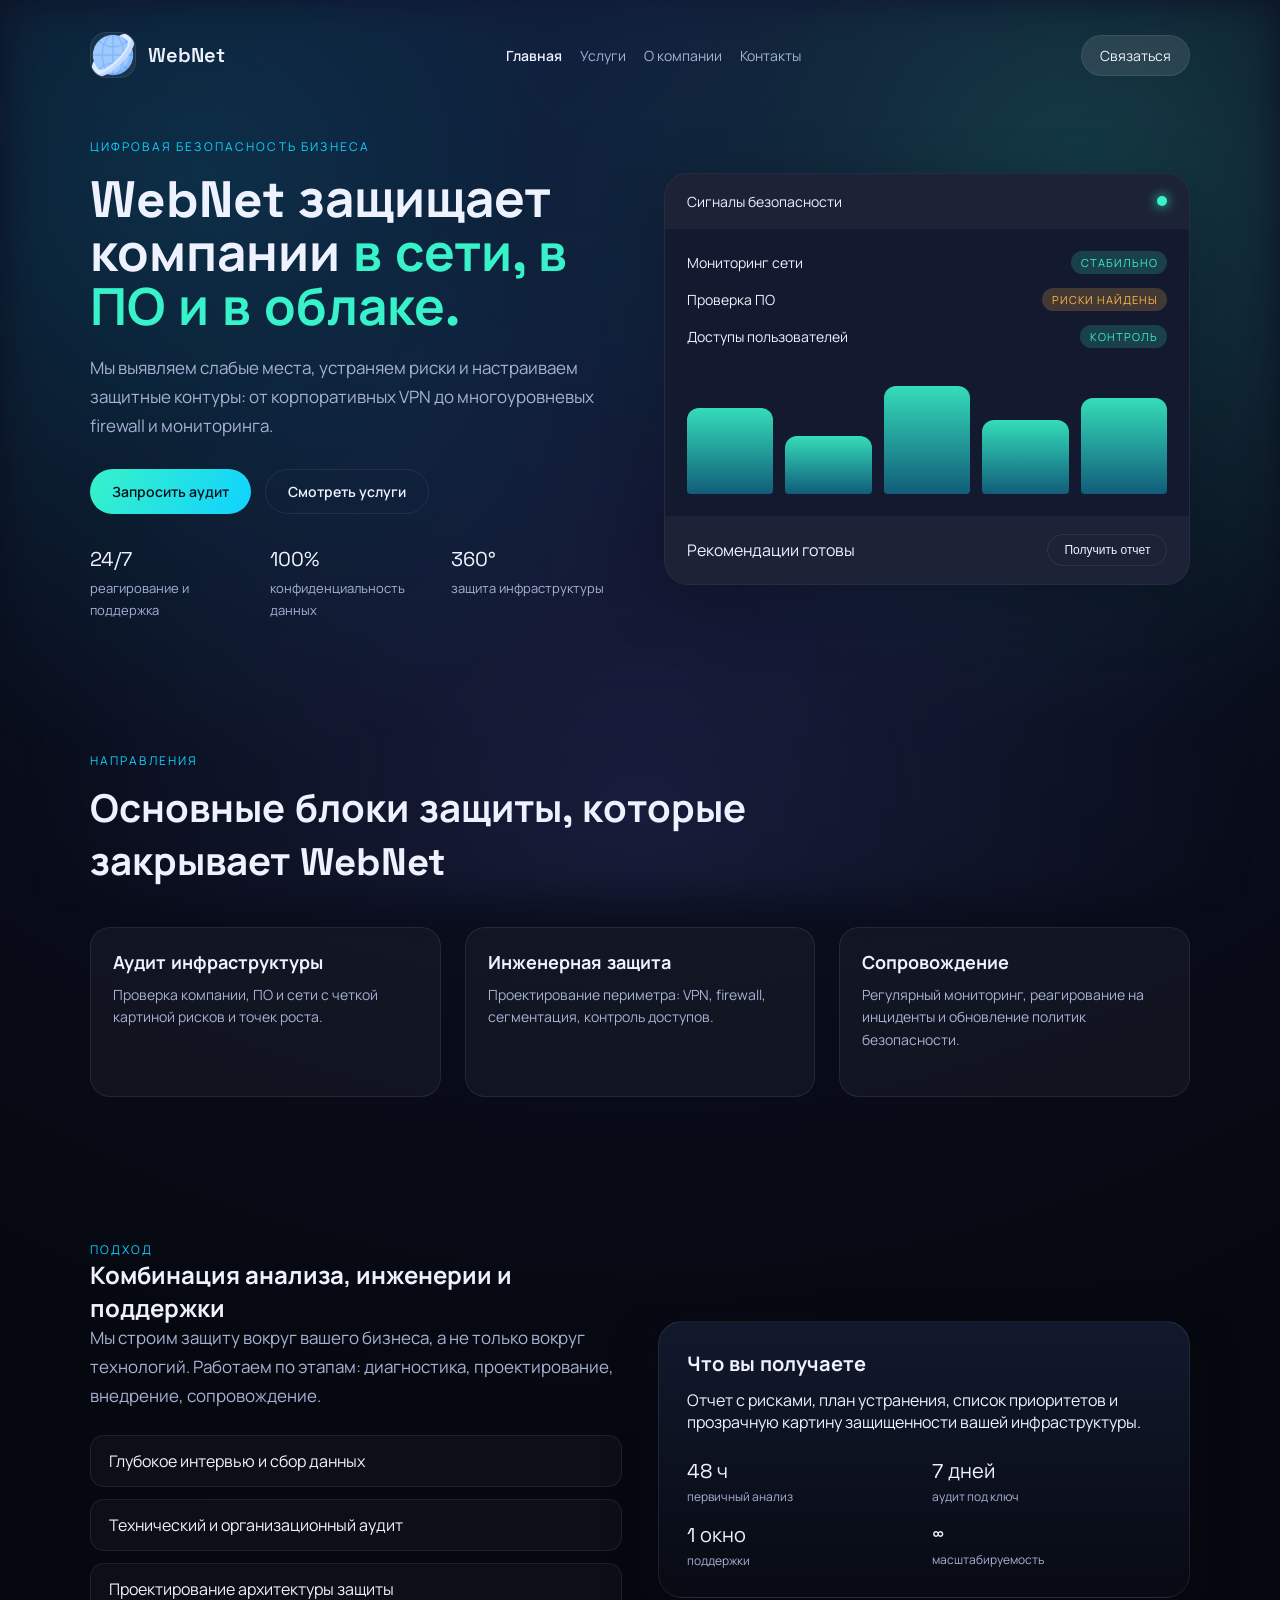
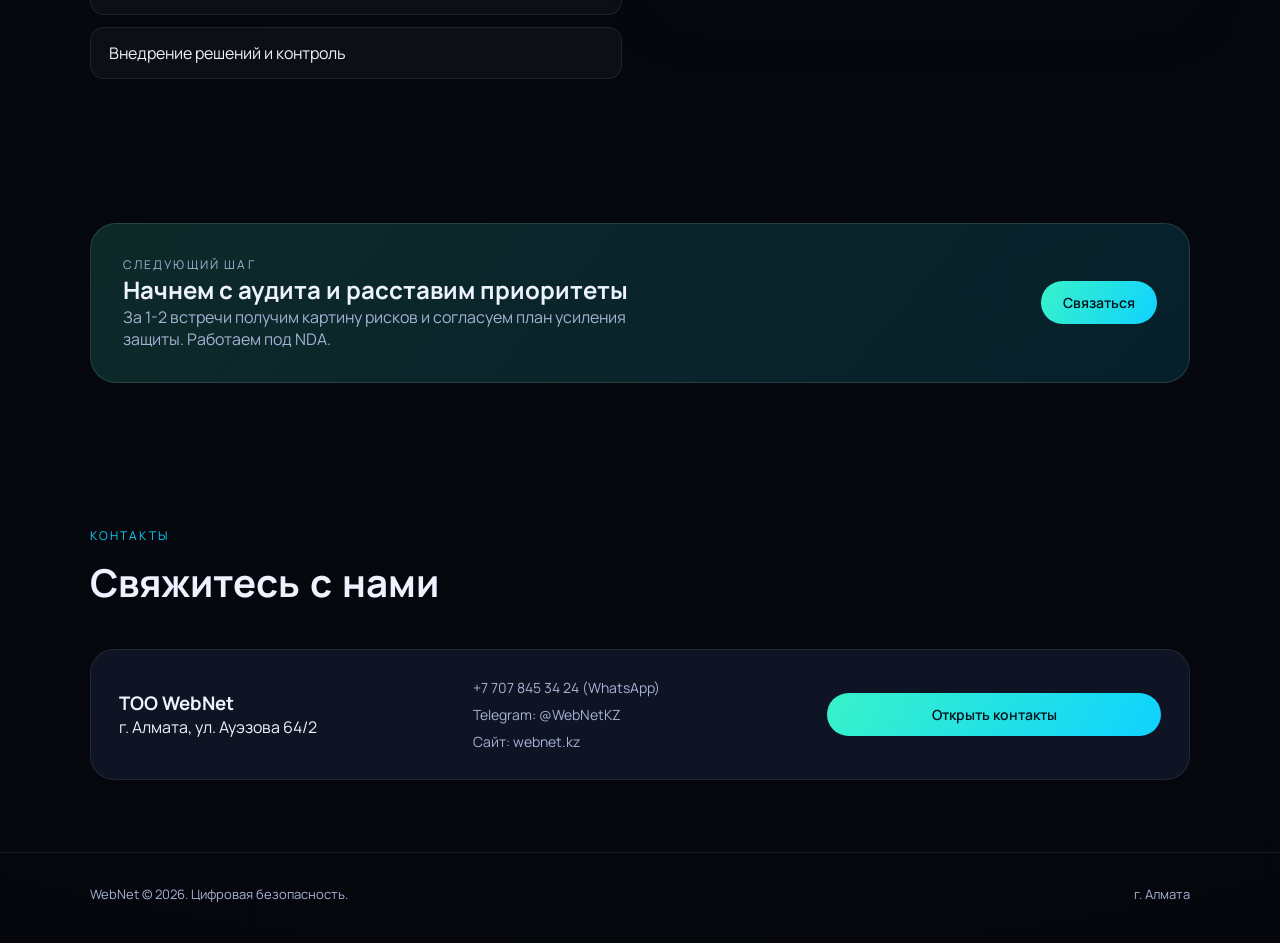
==== index.html @ 4f3bee3d "Root commit" ====
<!doctype html>
<html lang="ru">
  <head>
    <meta charset="utf-8" />
    <meta name="viewport" content="width=device-width, initial-scale=1" />
    <title>WebNet — цифровая безопасность</title>
    <link rel="icon" type="image/png" href="assets/logo.png" />
    <meta
      name="description"
      content="WebNet — аудит безопасности компании, ПО и сети. Повышение безопасности: VPN, firewall и другие решения."
    />
    <link rel="stylesheet" href="styles.css" />
  </head>
  <body>
    <div class="ambient" aria-hidden="true"></div>
    <header class="hero">
      <nav class="nav">
        <a class="brand" href="index.html">
          <span class="brand-mark">
            <img src="assets/logo.png" alt="Лого WebNet" />
          </span>
          <span class="brand-name">WebNet</span>
        </a>
        <div class="nav-links">
          <a class="active" href="index.html">Главная</a>
          <a href="services.html">Услуги</a>
          <a href="about.html">О компании</a>
          <a href="contacts.html">Контакты</a>
        </div>
        <a class="nav-cta" href="contacts.html">Связаться</a>
      </nav>

      <div class="hero-content">
        <div class="hero-text">
          <p class="eyebrow">Цифровая безопасность бизнеса</p>
          <h1>
            WebNet защищает компании
            <span class="accent">в сети, в ПО и в облаке.</span>
          </h1>
          <p class="lead">
            Мы выявляем слабые места, устраняем риски и настраиваем защитные
            контуры: от корпоративных VPN до многоуровневых firewall и
            мониторинга.
          </p>
          <div class="hero-actions">
            <a class="primary-btn" href="contacts.html">Запросить аудит</a>
            <a class="ghost-btn" href="services.html">Смотреть услуги</a>
          </div>
          <div class="hero-stats">
            <div>
              <span class="stat-number">24/7</span>
              <span class="stat-label">реагирование и поддержка</span>
            </div>
            <div>
              <span class="stat-number">100%</span>
              <span class="stat-label">конфиденциальность данных</span>
            </div>
            <div>
              <span class="stat-number">360°</span>
              <span class="stat-label">защита инфраструктуры</span>
            </div>
          </div>
        </div>
        <div class="hero-panel">
          <div class="panel-header">
            <span>Сигналы безопасности</span>
            <span class="pulse"></span>
          </div>
          <div class="panel-body">
            <div class="panel-item">
              <span>Мониторинг сети</span>
              <span class="tag ok">Стабильно</span>
            </div>
            <div class="panel-item">
              <span>Проверка ПО</span>
              <span class="tag warn">Риски найдены</span>
            </div>
            <div class="panel-item">
              <span>Доступы пользователей</span>
              <span class="tag ok">Контроль</span>
            </div>
            <div class="panel-chart">
              <div class="chart-bar" style="--h: 72%"></div>
              <div class="chart-bar" style="--h: 48%"></div>
              <div class="chart-bar" style="--h: 90%"></div>
              <div class="chart-bar" style="--h: 62%"></div>
              <div class="chart-bar" style="--h: 80%"></div>
            </div>
          </div>
          <div class="panel-footer">
            <span>Рекомендации готовы</span>
            <button type="button">Получить отчет</button>
          </div>
        </div>
      </div>
    </header>

    <main>
      <section class="section">
        <div class="section-header">
          <p class="eyebrow">Направления</p>
          <h2>Основные блоки защиты, которые закрывает WebNet</h2>
        </div>
        <div class="section-grid">
          <article class="info-card">
            <h3>Аудит инфраструктуры</h3>
            <p>
              Проверка компании, ПО и сети с четкой картиной рисков и точек
              роста.
            </p>
          </article>
          <article class="info-card">
            <h3>Инженерная защита</h3>
            <p>
              Проектирование периметра: VPN, firewall, сегментация, контроль
              доступов.
            </p>
          </article>
          <article class="info-card">
            <h3>Сопровождение</h3>
            <p>
              Регулярный мониторинг, реагирование на инциденты и обновление
              политик безопасности.
            </p>
          </article>
        </div>
      </section>

      <section class="section split">
        <div class="split-text">
          <p class="eyebrow">Подход</p>
          <h2>Комбинация анализа, инженерии и поддержки</h2>
          <p class="lead">
            Мы строим защиту вокруг вашего бизнеса, а не только вокруг
            технологий. Работаем по этапам: диагностика, проектирование,
            внедрение, сопровождение.
          </p>
          <ul class="steps">
            <li>Глубокое интервью и сбор данных</li>
            <li>Технический и организационный аудит</li>
            <li>Проектирование архитектуры защиты</li>
            <li>Внедрение решений и контроль</li>
          </ul>
        </div>
        <div class="split-card">
          <h3>Что вы получаете</h3>
          <p>
            Отчет с рисками, план устранения, список приоритетов и прозрачную
            картину защищенности вашей инфраструктуры.
          </p>
          <div class="metric-grid">
            <div>
              <span class="metric-number">48 ч</span>
              <span class="metric-label">первичный анализ</span>
            </div>
            <div>
              <span class="metric-number">7 дней</span>
              <span class="metric-label">аудит под ключ</span>
            </div>
            <div>
              <span class="metric-number">1 окно</span>
              <span class="metric-label">поддержки</span>
            </div>
            <div>
              <span class="metric-number">∞</span>
              <span class="metric-label">масштабируемость</span>
            </div>
          </div>
        </div>
      </section>

      <section class="section">
        <div class="cta-block">
          <div>
            <p class="eyebrow">Следующий шаг</p>
            <h2>Начнем с аудита и расставим приоритеты</h2>
            <p>
              За 1-2 встречи получим картину рисков и согласуем план усиления
              защиты. Работаем под NDA.
            </p>
          </div>
          <a class="primary-btn" href="contacts.html">Связаться</a>
        </div>
      </section>

      <section class="section contacts">
        <div class="section-header">
          <p class="eyebrow">Контакты</p>
          <h2>Свяжитесь с нами</h2>
        </div>
        <div class="contact-card">
          <div>
            <h3>ТОО WebNet</h3>
            <p>г. Алмата, ул. Ауэзова 64/2</p>
          </div>
          <div class="contact-list">
            <a href="tel:+77078453424">+7 707 845 34 24 (WhatsApp)</a>
            <a href="https://t.me/WebNetKZ" target="_blank" rel="noreferrer"
              >Telegram: @WebNetKZ</a
            >
            <span>Сайт: webnet.kz</span>
          </div>
          <a class="primary-btn" href="contacts.html">Открыть контакты</a>
        </div>
      </section>
    </main>

    <footer class="footer">
      <span>WebNet © 2026. Цифровая безопасность.</span>
      <span>г. Алмата</span>
    </footer>
    <script src="script.js"></script>
  </body>
</html>
---- styles.css ----
@import url("https://fonts.googleapis.com/css2?family=Manrope:wght@300;400;500;600;700&family=Space+Grotesk:wght@400;500;600;700&display=swap");

:root {
  color-scheme: light;
  --bg: #07090f;
  --bg-soft: #0f1424;
  --card: #131a2f;
  --accent: #38f2c9;
  --accent-strong: #0fd2ff;
  --text: #eef2ff;
  --muted: #a6b1d4;
  --border: rgba(255, 255, 255, 0.08);
  --shadow: rgba(8, 12, 26, 0.35);
}

* {
  box-sizing: border-box;
  margin: 0;
  padding: 0;
}

body {
  font-family: "Manrope", "Segoe UI", sans-serif;
  background: radial-gradient(circle at top, #101835 0%, #06080f 55%, #05070d 100%);
  color: var(--text);
  min-height: 100vh;
}

a {
  color: inherit;
  text-decoration: none;
}

.ambient {
  position: fixed;
  inset: 0;
  background: radial-gradient(circle at 15% 20%, rgba(15, 210, 255, 0.15), transparent 45%),
    radial-gradient(circle at 85% 20%, rgba(56, 242, 201, 0.18), transparent 42%),
    radial-gradient(circle at 50% 90%, rgba(120, 128, 255, 0.12), transparent 60%);
  filter: blur(20px);
  pointer-events: none;
  z-index: -1;
}

.hero,
.page-hero {
  padding: 32px 7vw 60px;
}

.nav {
  display: flex;
  align-items: center;
  justify-content: space-between;
  gap: 24px;
}

.brand {
  display: flex;
  align-items: center;
  gap: 12px;
  font-family: "Space Grotesk", "Manrope", sans-serif;
  font-weight: 600;
}

.brand-mark {
  width: 46px;
  height: 46px;
  display: grid;
  place-items: center;
  border-radius: 16px;
  background: rgba(255, 255, 255, 0.06);
  border: 1px solid var(--border);
  overflow: hidden;
}

.brand-mark img {
  width: 100%;
  height: 100%;
  object-fit: contain;
  display: block;
}

.brand-name {
  font-size: 20px;
}

.nav-links {
  display: flex;
  gap: 18px;
  font-size: 14px;
  color: var(--muted);
}

.nav-links a:hover {
  color: var(--text);
}

.nav-cta {
  padding: 10px 18px;
  border-radius: 999px;
  background: rgba(255, 255, 255, 0.1);
  border: 1px solid var(--border);
  font-size: 14px;
}

.nav .active {
  color: var(--text);
  font-weight: 600;
}

.hero-content {
  display: grid;
  grid-template-columns: repeat(auto-fit, minmax(280px, 1fr));
  gap: 48px;
  margin-top: 60px;
  align-items: center;
}

.page-hero .hero-content {
  margin-top: 30px;
}

.hero-text h1 {
  font-family: "Space Grotesk", "Manrope", sans-serif;
  font-size: clamp(32px, 4vw, 56px);
  line-height: 1.05;
  margin: 18px 0 20px;
}

.accent {
  color: var(--accent);
}

.eyebrow {
  text-transform: uppercase;
  letter-spacing: 0.18em;
  font-size: 12px;
  color: var(--accent-strong);
}

.lead {
  color: var(--muted);
  font-size: 17px;
  line-height: 1.7;
}

.hero-actions {
  display: flex;
  flex-wrap: wrap;
  gap: 14px;
  margin-top: 28px;
}

.primary-btn,
.ghost-btn {
  padding: 12px 22px;
  border-radius: 999px;
  font-weight: 600;
  font-size: 14px;
  display: inline-flex;
  align-items: center;
  justify-content: center;
  gap: 10px;
}

.primary-btn {
  background: linear-gradient(120deg, var(--accent), var(--accent-strong));
  color: #04121c;
}

.ghost-btn {
  border: 1px solid var(--border);
  color: var(--text);
}

.hero-stats {
  display: grid;
  grid-template-columns: repeat(auto-fit, minmax(150px, 1fr));
  gap: 16px;
  margin-top: 32px;
}

.stat-number {
  display: block;
  font-family: "Space Grotesk", "Manrope", sans-serif;
  font-size: 20px;
  margin-bottom: 4px;
}

.stat-label {
  color: var(--muted);
  font-size: 13px;
}

.hero-panel {
  background: var(--card);
  border-radius: 24px;
  box-shadow: 0 20px 60px var(--shadow);
  border: 1px solid var(--border);
  overflow: hidden;
}

.panel-header,
.panel-footer {
  padding: 18px 22px;
  display: flex;
  align-items: center;
  justify-content: space-between;
  background: rgba(255, 255, 255, 0.04);
}

.panel-header span {
  font-size: 14px;
}

.pulse {
  width: 10px;
  height: 10px;
  border-radius: 50%;
  background: var(--accent);
  box-shadow: 0 0 12px var(--accent);
  animation: pulse 1.6s infinite;
}

.panel-body {
  padding: 22px;
  display: grid;
  gap: 14px;
}

.panel-item {
  display: flex;
  align-items: center;
  justify-content: space-between;
  font-size: 14px;
}

.tag {
  font-size: 11px;
  padding: 4px 10px;
  border-radius: 999px;
  text-transform: uppercase;
  letter-spacing: 0.08em;
}

.tag.ok {
  background: rgba(56, 242, 201, 0.18);
  color: var(--accent);
}

.tag.warn {
  background: rgba(255, 181, 71, 0.2);
  color: #ffb547;
}

.panel-chart {
  display: grid;
  grid-template-columns: repeat(5, 1fr);
  gap: 12px;
  align-items: end;
  height: 120px;
  margin-top: 12px;
}

.chart-bar {
  background: linear-gradient(180deg, var(--accent), rgba(15, 210, 255, 0.4));
  border-radius: 12px 12px 4px 4px;
  height: var(--h);
  opacity: 0.9;
}

.panel-footer button {
  background: transparent;
  border: 1px solid var(--border);
  color: var(--text);
  border-radius: 999px;
  padding: 8px 16px;
  font-size: 12px;
  cursor: pointer;
}

.section {
  padding: 72px 7vw;
}

.section-header {
  max-width: 720px;
  margin-bottom: 40px;
}

.section-header h2 {
  font-family: "Space Grotesk", "Manrope", sans-serif;
  font-size: clamp(28px, 3vw, 40px);
  margin-top: 12px;
}

.cards {
  display: grid;
  grid-template-columns: repeat(auto-fit, minmax(240px, 1fr));
  gap: 20px;
}

.card {
  background: var(--bg-soft);
  padding: 24px;
  border-radius: 20px;
  border: 1px solid var(--border);
  min-height: 190px;
}

.card h3 {
  font-family: "Space Grotesk", "Manrope", sans-serif;
  font-size: 18px;
  margin-bottom: 12px;
}

.card p {
  color: var(--muted);
  font-size: 14px;
  line-height: 1.6;
}

.split {
  display: grid;
  grid-template-columns: repeat(auto-fit, minmax(280px, 1fr));
  gap: 36px;
  align-items: center;
}

.steps {
  list-style: none;
  margin-top: 24px;
  display: grid;
  gap: 12px;
}

.steps li {
  padding: 14px 18px;
  background: rgba(255, 255, 255, 0.03);
  border-radius: 14px;
  border: 1px solid var(--border);
}

.split-card {
  background: linear-gradient(180deg, rgba(19, 26, 47, 0.95), rgba(8, 11, 20, 0.95));
  border-radius: 24px;
  padding: 28px;
  border: 1px solid rgba(255, 255, 255, 0.08);
  box-shadow: 0 20px 50px var(--shadow);
}

.split-card h3 {
  font-family: "Space Grotesk", "Manrope", sans-serif;
  margin-bottom: 12px;
  font-size: 20px;
}

.metric-grid {
  display: grid;
  grid-template-columns: repeat(2, minmax(0, 1fr));
  gap: 16px;
  margin-top: 24px;
}

.metric-number {
  font-family: "Space Grotesk", "Manrope", sans-serif;
  font-size: 20px;
}

.metric-label {
  display: block;
  color: var(--muted);
  font-size: 12px;
  margin-top: 4px;
}

.contacts .contact-card {
  display: grid;
  grid-template-columns: repeat(auto-fit, minmax(220px, 1fr));
  gap: 20px;
  align-items: center;
  background: var(--bg-soft);
  padding: 28px;
  border-radius: 24px;
  border: 1px solid var(--border);
}

.section-grid {
  display: grid;
  grid-template-columns: repeat(auto-fit, minmax(260px, 1fr));
  gap: 24px;
  margin-top: 32px;
}

.info-card {
  padding: 22px;
  border-radius: 20px;
  background: rgba(255, 255, 255, 0.04);
  border: 1px solid var(--border);
  min-height: 170px;
}

.info-card h3 {
  font-family: "Space Grotesk", "Manrope", sans-serif;
  font-size: 18px;
  margin-bottom: 10px;
}

.info-card p {
  color: var(--muted);
  font-size: 14px;
  line-height: 1.6;
}

.service-list {
  display: grid;
  gap: 18px;
  margin-top: 24px;
}

.service-item {
  padding: 20px;
  border-radius: 18px;
  border: 1px solid var(--border);
  background: rgba(9, 14, 28, 0.85);
  display: grid;
  gap: 8px;
}

.service-item h4 {
  font-family: "Space Grotesk", "Manrope", sans-serif;
  font-size: 18px;
}

.service-item span {
  color: var(--muted);
  font-size: 14px;
  line-height: 1.6;
}

.pill-row {
  display: flex;
  flex-wrap: wrap;
  gap: 10px;
  margin-top: 14px;
}

.pill {
  padding: 6px 12px;
  border-radius: 999px;
  border: 1px solid var(--border);
  font-size: 12px;
  color: var(--muted);
  background: rgba(255, 255, 255, 0.04);
}

.timeline {
  display: grid;
  gap: 18px;
  margin-top: 24px;
}

.timeline-item {
  padding: 18px 20px;
  border-radius: 18px;
  border: 1px solid var(--border);
  background: rgba(255, 255, 255, 0.03);
}

.timeline-item strong {
  display: block;
  margin-bottom: 8px;
  font-family: "Space Grotesk", "Manrope", sans-serif;
}

.cta-block {
  padding: 32px;
  border-radius: 26px;
  background: linear-gradient(130deg, rgba(56, 242, 201, 0.15), rgba(15, 210, 255, 0.12));
  border: 1px solid rgba(255, 255, 255, 0.12);
  display: flex;
  flex-wrap: wrap;
  align-items: center;
  justify-content: space-between;
  gap: 18px;
}

.cta-block p {
  color: var(--muted);
  max-width: 520px;
}

.contact-list {
  display: grid;
  gap: 8px;
  color: var(--muted);
  font-size: 14px;
}

.footer {
  padding: 32px 7vw 40px;
  display: flex;
  flex-wrap: wrap;
  gap: 16px;
  justify-content: space-between;
  border-top: 1px solid var(--border);
  color: var(--muted);
  font-size: 13px;
}

@keyframes pulse {
  0% {
    transform: scale(1);
    opacity: 0.9;
  }
  70% {
    transform: scale(1.4);
    opacity: 0.2;
  }
  100% {
    transform: scale(1);
    opacity: 0.9;
  }
}

@media (max-width: 900px) {
  .nav-links {
    display: none;
  }

  .nav {
    flex-wrap: wrap;
  }

  .hero {
    padding-top: 24px;
  }
}

@media (max-width: 640px) {
  .hero-actions {
    flex-direction: column;
  }

  .nav {
    gap: 16px;
  }

  .panel-footer {
    flex-direction: column;
    gap: 12px;
    align-items: flex-start;
  }
}
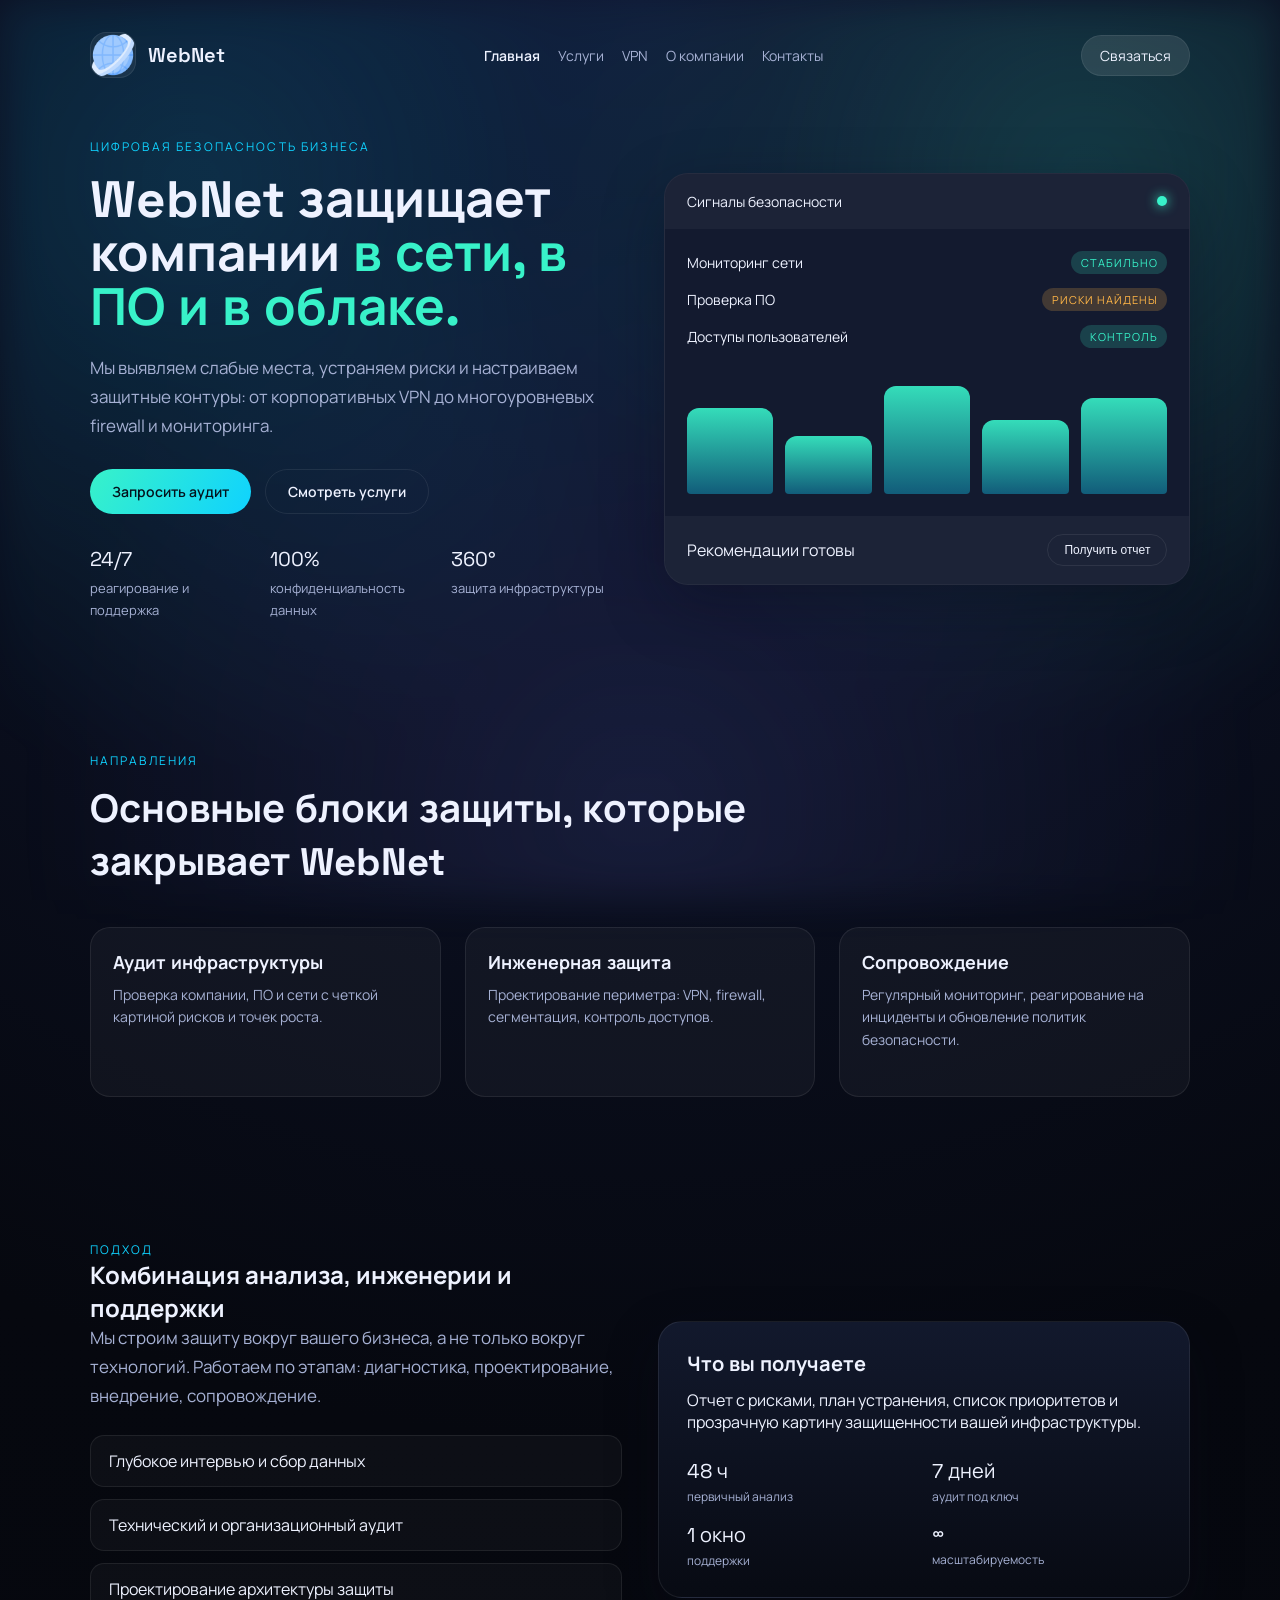
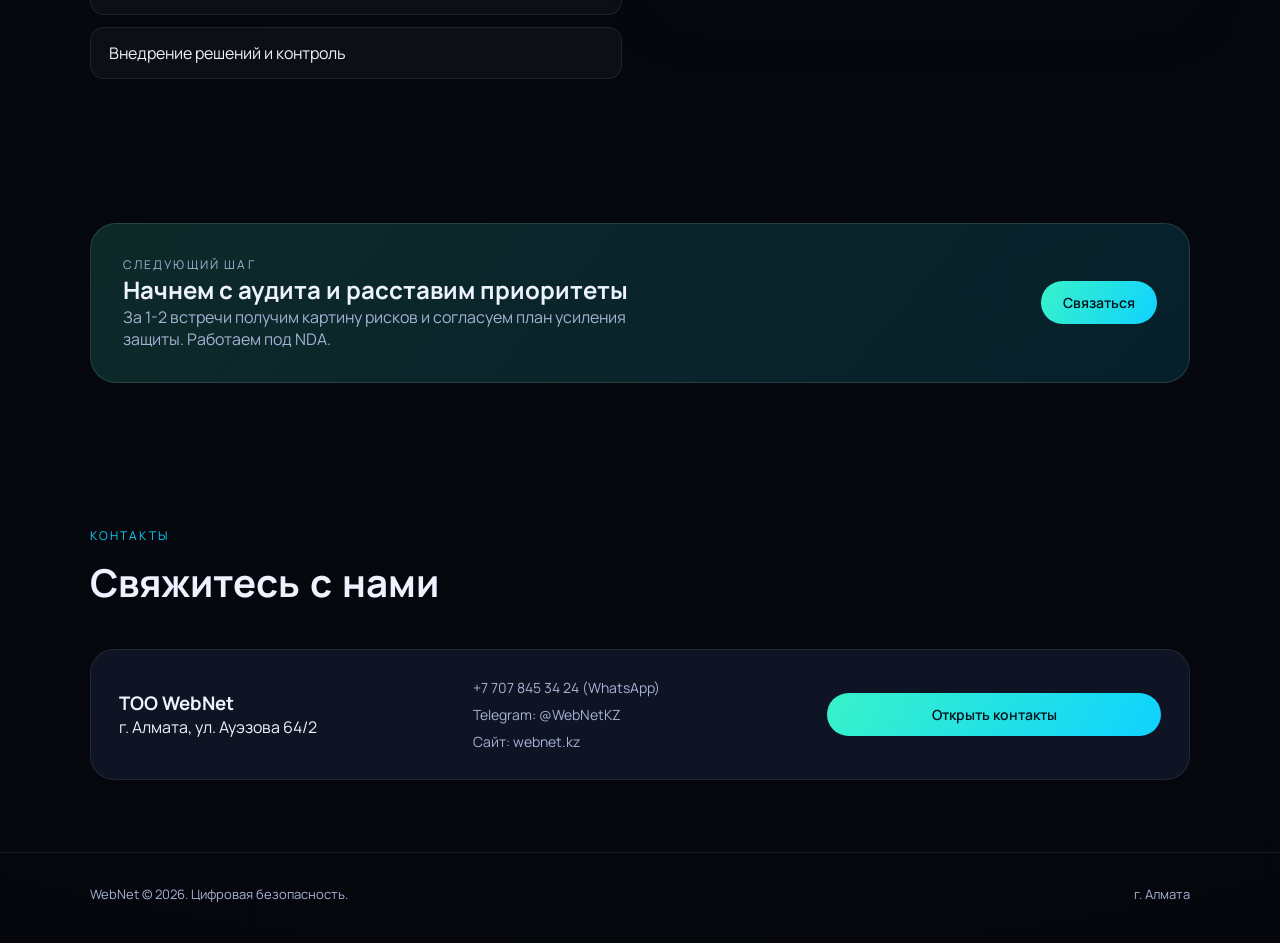
==== commit 08360280: "feat: add VPN page and update navigation" ====
--- a/index.html
+++ b/index.html
@@ -10,6 +10,42 @@
       content="WebNet — аудит безопасности компании, ПО и сети. Повышение безопасности: VPN, firewall и другие решения."
     />
     <link rel="stylesheet" href="styles.css" />
+    <!-- Yandex.Metrika counter -->
+    <script type="text/javascript">
+      (function (m, e, t, r, i, k, a) {
+        m[i] =
+          m[i] ||
+          function () {
+            (m[i].a = m[i].a || []).push(arguments);
+          };
+        m[i].l = 1 * new Date();
+        for (var j = 0; j < document.scripts.length; j++) {
+          if (document.scripts[j].src === r) {
+            return;
+          }
+        }
+        k = e.createElement(t);
+        a = e.getElementsByTagName(t)[0];
+        k.async = 1;
+        k.src = r;
+        a.parentNode.insertBefore(k, a);
+      })(window, document, "script", "https://mc.yandex.ru/metrika/tag.js", "ym");
+
+      ym(99449211, "init", {
+        clickmap: true,
+        trackLinks: true,
+        accurateTrackBounce: true,
+      });
+    </script>
+    <noscript
+      ><div>
+        <img
+          src="https://mc.yandex.ru/watch/99449211"
+          style="position: absolute; left: -9999px"
+          alt=""
+        /></div
+    ></noscript>
+    <!-- /Yandex.Metrika counter -->
   </head>
   <body>
     <div class="ambient" aria-hidden="true"></div>
@@ -24,6 +60,7 @@
         <div class="nav-links">
           <a class="active" href="index.html">Главная</a>
           <a href="services.html">Услуги</a>
+          <a href="vpn.html">VPN</a>
           <a href="about.html">О компании</a>
           <a href="contacts.html">Контакты</a>
         </div>
--- a/styles.css
+++ b/styles.css
@@ -412,6 +412,14 @@
   line-height: 1.6;
 }
 
+.vpn-price {
+  color: var(--text);
+  font-family: "Space Grotesk", "Manrope", sans-serif;
+  font-size: clamp(30px, 3vw, 40px);
+  line-height: 1.1;
+  margin-bottom: 12px;
+}
+
 .service-list {
   display: grid;
   gap: 18px;
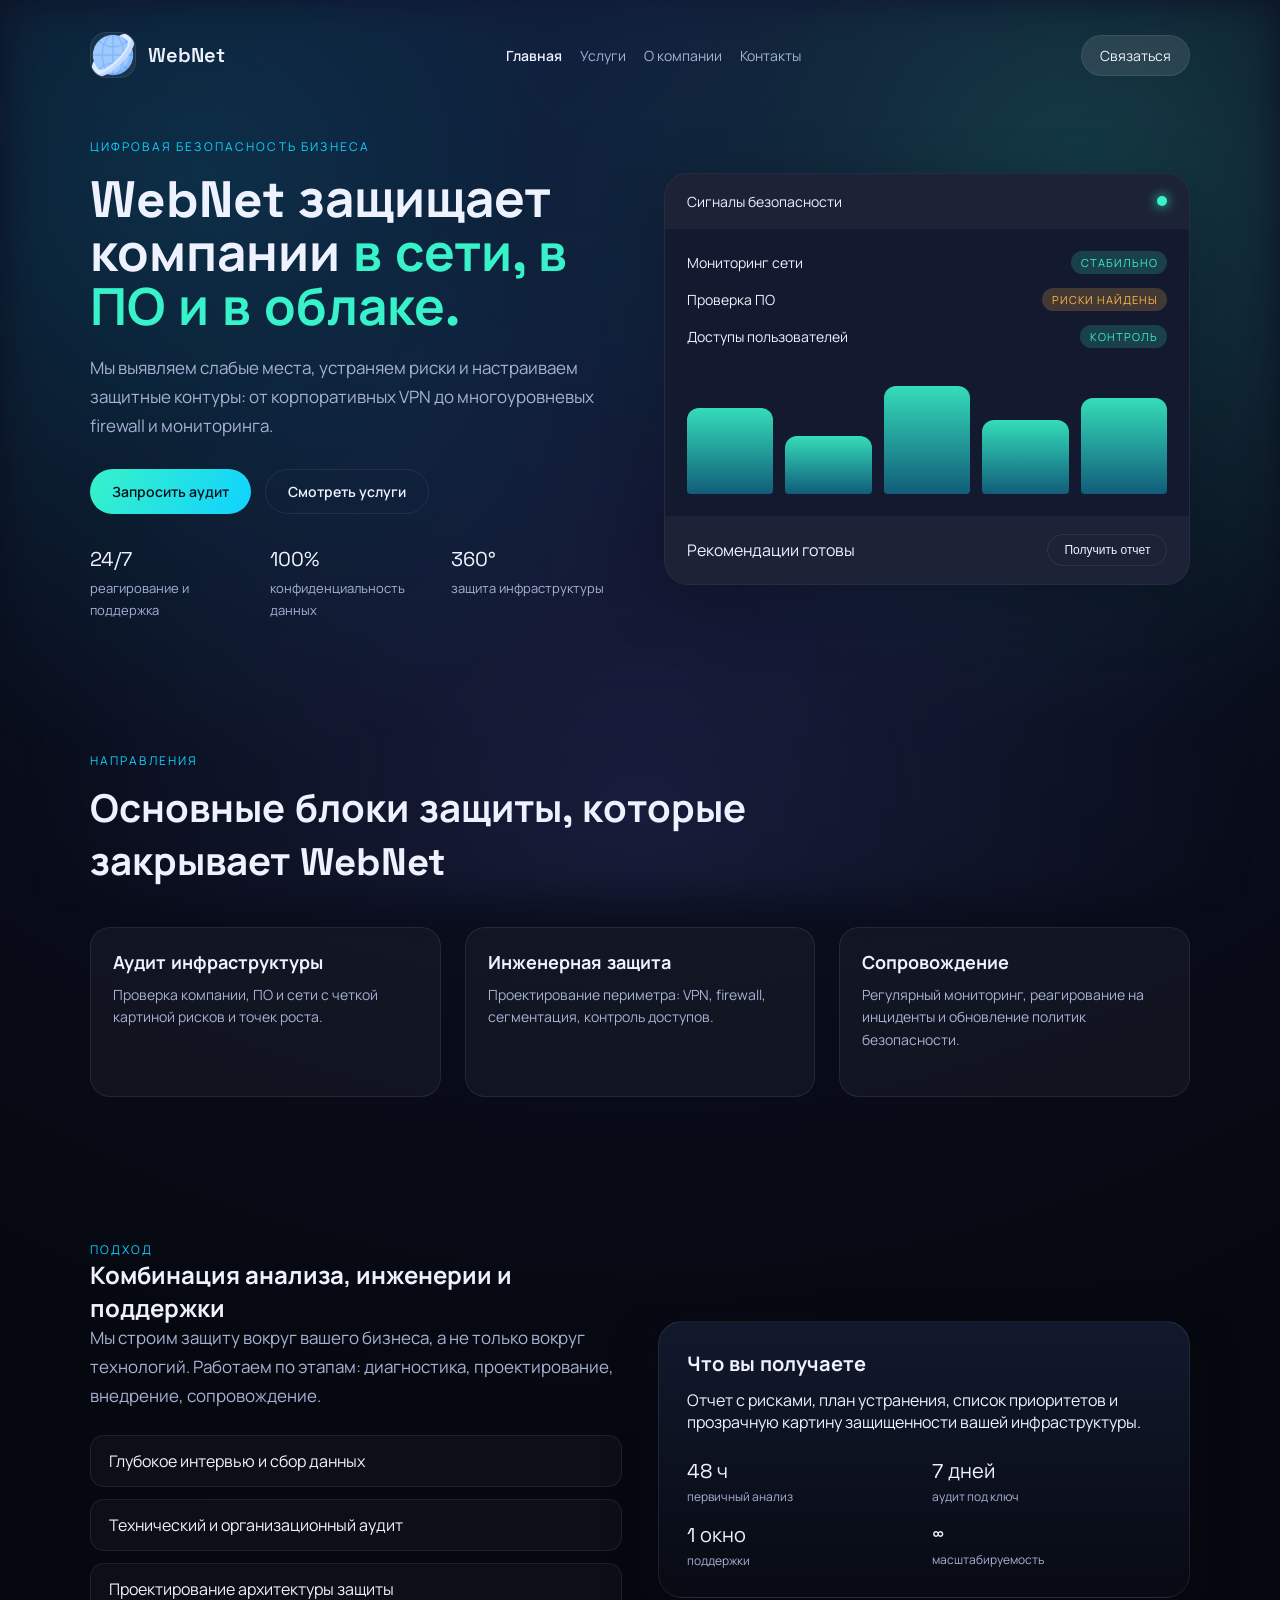
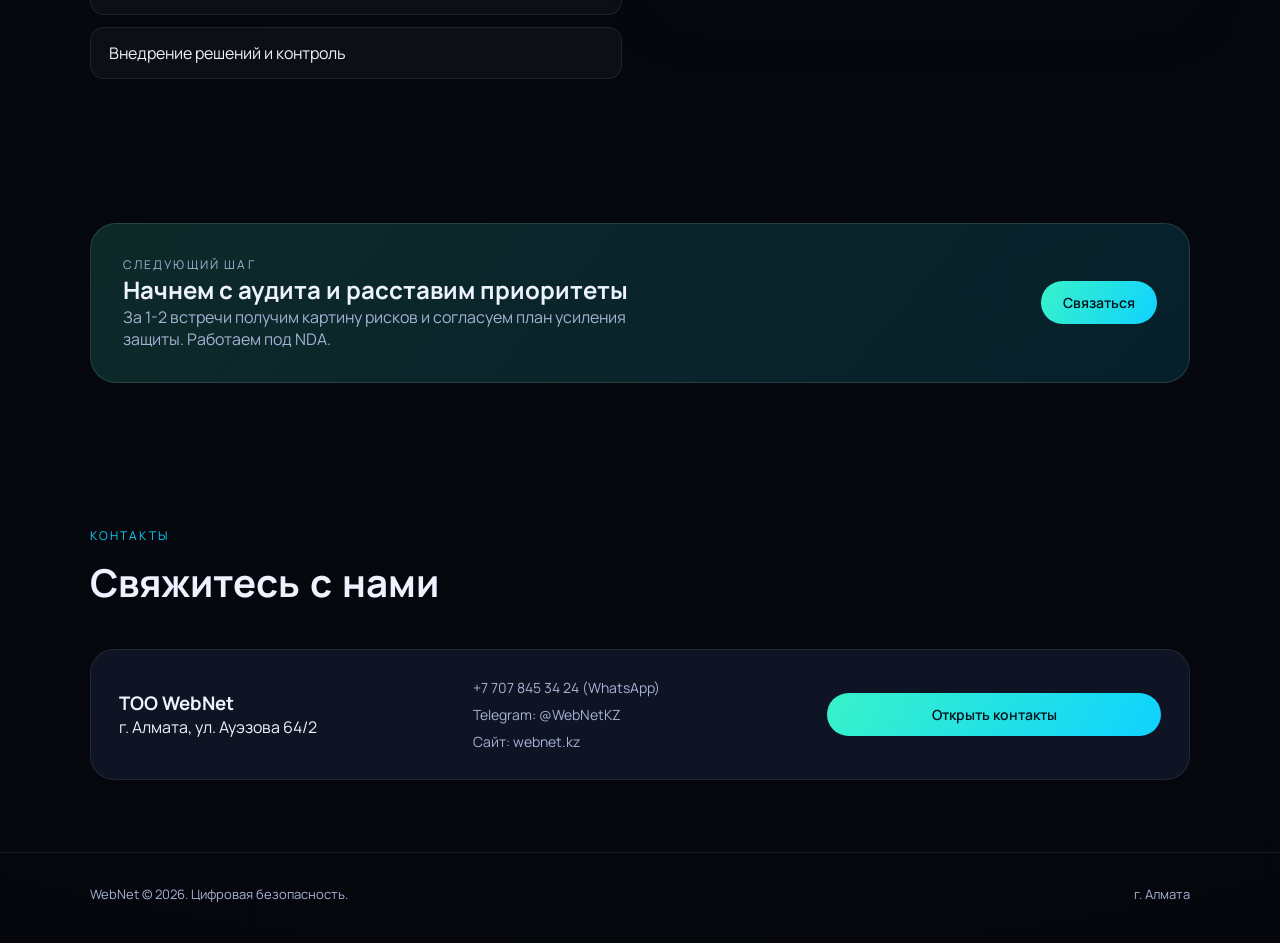
==== commit 955cf164: "chore: remove VPN page and navigation tab" ====
--- a/index.html
+++ b/index.html
@@ -57,13 +57,23 @@
           </span>
           <span class="brand-name">WebNet</span>
         </a>
-        <div class="nav-links">
+        <div class="nav-links" id="site-menu">
           <a class="active" href="index.html">Главная</a>
           <a href="services.html">Услуги</a>
-          <a href="vpn.html">VPN</a>
           <a href="about.html">О компании</a>
           <a href="contacts.html">Контакты</a>
         </div>
+        <button
+          class="nav-toggle"
+          type="button"
+          aria-expanded="false"
+          aria-controls="site-menu"
+          aria-label="Открыть меню"
+        >
+          <span></span>
+          <span></span>
+          <span></span>
+        </button>
         <a class="nav-cta" href="contacts.html">Связаться</a>
       </nav>
 
--- a/styles.css
+++ b/styles.css
@@ -103,6 +103,40 @@
   font-size: 14px;
 }
 
+.nav-toggle {
+  display: none;
+  width: 42px;
+  height: 42px;
+  border-radius: 12px;
+  border: 1px solid var(--border);
+  background: rgba(255, 255, 255, 0.08);
+  cursor: pointer;
+  align-items: center;
+  justify-content: center;
+  gap: 4px;
+  flex-direction: column;
+}
+
+.nav-toggle span {
+  width: 18px;
+  height: 2px;
+  border-radius: 99px;
+  background: var(--text);
+  transition: transform 0.2s ease, opacity 0.2s ease;
+}
+
+.nav-toggle[aria-expanded="true"] span:nth-child(1) {
+  transform: translateY(6px) rotate(45deg);
+}
+
+.nav-toggle[aria-expanded="true"] span:nth-child(2) {
+  opacity: 0;
+}
+
+.nav-toggle[aria-expanded="true"] span:nth-child(3) {
+  transform: translateY(-6px) rotate(-45deg);
+}
+
 .nav .active {
   color: var(--text);
   font-weight: 600;
@@ -420,6 +454,18 @@
   margin-bottom: 12px;
 }
 
+.payment-button {
+  width: 100%;
+}
+
+.payment-button iframe {
+  display: block;
+  width: 100%;
+  max-width: 330px;
+  height: 50px;
+  border: 0;
+}
+
 .service-list {
   display: grid;
   gap: 18px;
@@ -532,12 +578,44 @@
 }
 
 @media (max-width: 900px) {
+  .nav {
+    position: relative;
+    gap: 12px;
+  }
+
+  .nav-cta {
+    display: none;
+  }
+
+  .nav-toggle {
+    display: inline-flex;
+    margin-left: auto;
+  }
+
   .nav-links {
+    position: absolute;
+    top: calc(100% + 12px);
+    left: 0;
+    right: 0;
     display: none;
-  }
-
-  .nav {
-    flex-wrap: wrap;
+    flex-direction: column;
+    gap: 8px;
+    padding: 12px;
+    border-radius: 14px;
+    border: 1px solid var(--border);
+    background: rgba(10, 14, 27, 0.98);
+    box-shadow: 0 18px 42px rgba(0, 0, 0, 0.35);
+    z-index: 30;
+  }
+
+  .nav-links a {
+    padding: 10px 12px;
+    border-radius: 10px;
+    background: rgba(255, 255, 255, 0.03);
+  }
+
+  .nav-links.is-open {
+    display: flex;
   }
 
   .hero {
